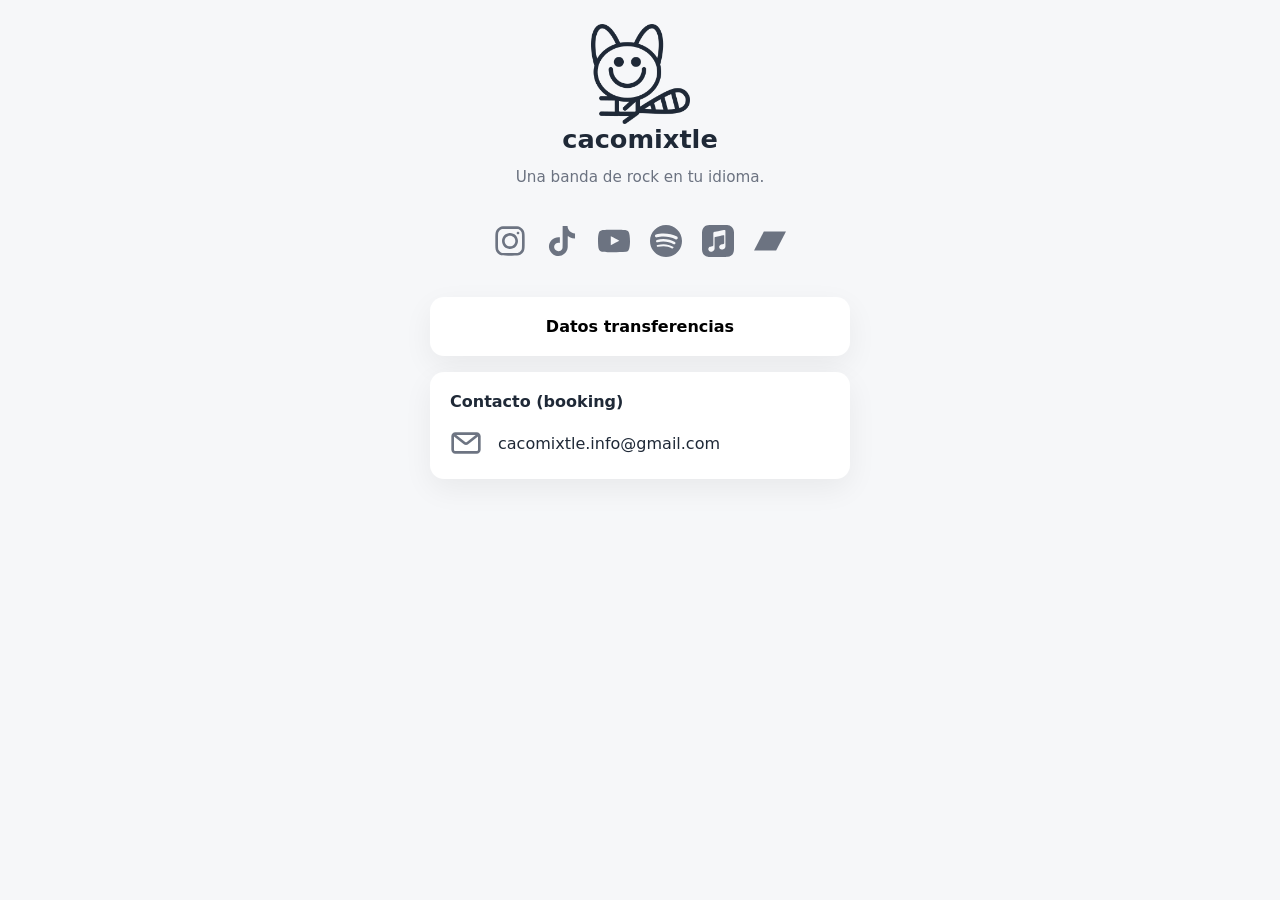
==== index.html @ ca360dff "Primera versión de la página" ====
<!DOCTYPE html>
<html lang="es">
<head>
  <meta charset="UTF-8" />
  <meta name="viewport" content="width=device-width, initial-scale=1" />
  <title>cacomixtle</title>
  <link rel="stylesheet" href="./style.css">

</head>

<body>
  <main>
    <header>
        <a href="">
            <div class="logo"></div>
            <h1>cacomixtle</h1>
        </a>
        <p>Una banda de rock en tu idioma.</p>
        
        <div class="social">
            <ul class="social-links">
                <li>
                    <a href="https://www.instagram.com/_cacomixtle_/" target="_blank" aria-label="Instagram">
                        <img src="./assets/instagram.svg" alt="Instagram">
                    </a>
                </li>
                <li>
                    <a href="https://www.tiktok.com/@__cacomixtle__" target="_blank" aria-label="TikTok">
                        <img src="./assets/tiktok.svg" alt="Tiktok">
                    </a>
                </li>
                <li>
                    <a href="https://www.youtube.com/@cacomixtlemx" target="_blank" aria-label="Youtube">
                        <img src="./assets/youtube.svg" alt="Youtube">
                    </a>
                </li>
                <li>
                    <a href="https://open.spotify.com/artist/5BPV50KIHSSKCHuQwh30fP" target="_blank" aria-label="Spotify">
                        <img src="./assets/spotify.svg" alt="Spotify">
                    </a>
                </li>
                <li>
                    <a href="https://music.apple.com/us/artist/cacomixtle/1736271516" target="_blank" aria-label="Apple music">
                        <img src="./assets/apple-music.svg" alt="Apple music">
                    </a>
                </li>
                <li>
                    <a href="https://cacomixtle.bandcamp.com/" target="_blank" aria-label="Bandcamp">
                        <img src="./assets/bandcamp.svg" alt="Bandcamp">
                    </a>
                </li>
            </ul>
        </div>
    </header>

    <div class="sections-container">

        <button class="card-btn">
            Datos transferencias
        </button>

        <section class="card">
            <div class="card-title">
                Contacto (booking)
            </div>
            <div class="card-content">
                <div class="content-item">
                    <div class="mail-link">
                        <img src="./assets/mail.svg">
                    </div>
                    <div>
                        <a href="mailto:cacomixtle.info@gmail.com">cacomixtle.info@gmail.com</a>
                    </div>
                </div>
            </div>
        </section>
    </div>

  </main>
</body>
</html>
---- style.css ----
@import url('https://fonts.googleapis.com/css2?family=Google+Sans:ital,opsz,wght@0,17..18,400..700;1,17..18,400..700&family=Lacquer&display=swap');

:root {
      --bg: #f6f7f9;
      --card: #ffffff;
      --text: #1f2937;
      --muted: #6b7280;
      --accent: #2563eb;
      --success: #16a34a;
      --radius: 14px;
    }

    * {
      box-sizing: border-box;
    }

    body {
      margin: 0;
      font-family: "Google Sans", system-ui, -apple-system, BlinkMacSystemFont, "Segoe UI",
        Roboto, Oxygen, Ubuntu, Cantarell, sans-serif;
      background-color: var(--bg);
      color: var(--text);
      display: flex;
      justify-content: center;
      padding: 24px;
    }

    main {
      width: 100%;
      max-width: 420px;
    }

    header {
      text-align: center;
      margin-bottom: 24px;
      display: flex;
      flex-direction: column;
      gap: 8px;
    }

    header h1 {
      margin: 0;
      font-size: 1.6rem;
      font-weight: 600;
    }

    h2 {
        font-size: 1.2rem;
    }

    header p {
      margin-top: 6px;
      color: var(--muted);
      font-size: 0.95rem;
    }

    .card, .card-btn {
      background-color: var(--card);
      border-radius: var(--radius);
      padding: 20px;
      box-shadow: 0 10px 30px rgba(0, 0, 0, 0.06);
    }

    .field {
      display: flex;
      flex-direction: column;
      gap: 4px;
      padding: 12px 0;
      border-bottom: 1px solid #e5e7eb;
    }

    .field:last-child {
      border-bottom: none;
    }

    .label {
      font-size: 0.8rem;
      color: var(--muted);
      text-transform: uppercase;
      letter-spacing: 0.04em;
    }

    .value {
      display: inline-flex;
      align-items: center;
      justify-content: space-between;
      gap: 12px;
      font-size: 0.95rem;
      font-weight: 500;
    }

    .copy-btn {
      background: none;
      border: none;
      padding: 6px 10px;
      border-radius: 8px;
      cursor: pointer;
      font-size: 0.8rem;
      color: var(--accent);
      transition: background-color 0.2s ease, color 0.2s ease;
    }

    .copy-btn:hover {
      background-color: #eff6ff;
    }

    .copied {
      color: var(--success);
    }

    @media (max-width: 360px) {
      .value {
        font-size: 0.85rem;
      }
    }

    .logo{
        height: 100px;

        background-image: url("./assets/logo_min_web_02.png");
        background-repeat: no-repeat;
        background-size: contain;
        background-position: center;
    }

    .social-links{
        display: flex;
        gap: 20px;
        justify-content: center;
        list-style: none;
        padding: 0;
    }

    .social-links img,
    .mail-link img
     {
        width: 32px;
        height: 32px;
        display: block;

        filter: invert(46%) sepia(7%) saturate(666%) hue-rotate(182deg) brightness(96%) contrast(97%);
    }

    .social-links img:hover{
        filter: invert(14%) sepia(36%) saturate(519%) hue-rotate(175deg) brightness(91%) contrast(94%);
    }

    .content-item {
        display: flex;
        align-items: center;
        gap: 16px;
        margin-top: 16px;
    }

    a {
        color: var(--text);
        text-decoration: none;
    }

    .card-title {
        font-weight: 600;
    }

    .sections-container {
        display: flex;
        flex-direction: column;
        gap: 16px;
    }

    button {
        border: none;
        font-family: "Google Sans", system-ui, -apple-system, BlinkMacSystemFont, "Segoe UI",
        Roboto, Oxygen, Ubuntu, Cantarell, sans-serif;
        font-size: 1rem;
        font-weight: 600;

        cursor: pointer;
    }

    button:hover{
        background-color: var(--text);
        color: var(--card)
    }
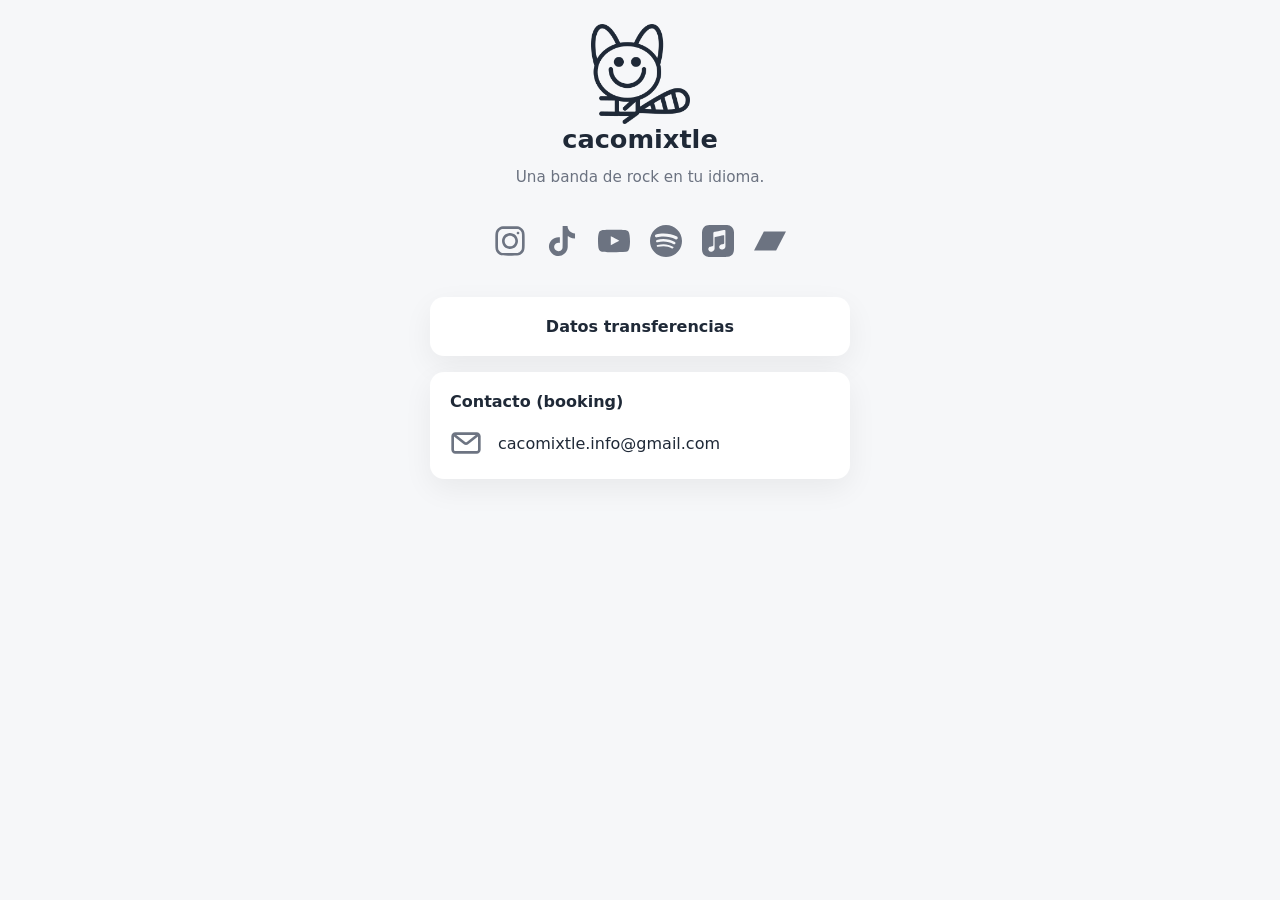
==== commit aeedadb8: "corrección de enlaces" ====
--- a/index.html
+++ b/index.html
@@ -11,7 +11,7 @@
 <body>
   <main>
     <header>
-        <a href="">
+        <a href="https://cacomixtle-band.github.io/">
             <div class="logo"></div>
             <h1>cacomixtle</h1>
         </a>
@@ -55,9 +55,9 @@
 
     <div class="sections-container">
 
-        <button class="card-btn">
-            Datos transferencias
-        </button>
+        <a class="card-btn" href="https://cacomixtle-band.github.io/info-transferencia.html">
+                Datos transferencias
+        </a>
 
         <section class="card">
             <div class="card-title">
--- a/style.css
+++ b/style.css
@@ -90,6 +90,7 @@
     }
 
     .copy-btn {
+      width: 70px;
       background: none;
       border: none;
       padding: 6px 10px;
@@ -106,6 +107,10 @@
 
     .copied {
       color: var(--success);
+    }
+
+    button.copied {
+        font-weight: 600;
     }
 
     @media (max-width: 360px) {
@@ -167,18 +172,15 @@
         gap: 16px;
     }
 
-    button {
-        border: none;
-        font-family: "Google Sans", system-ui, -apple-system, BlinkMacSystemFont, "Segoe UI",
-        Roboto, Oxygen, Ubuntu, Cantarell, sans-serif;
-        font-size: 1rem;
-        font-weight: 600;
-
-        cursor: pointer;
+    .card-btn {
+      font-weight: 600;
+      text-align: center;
+      cursor: pointer;
     }
 
-    button:hover{
+    .card-btn:hover{
         background-color: var(--text);
         color: var(--card)
     }
 
+
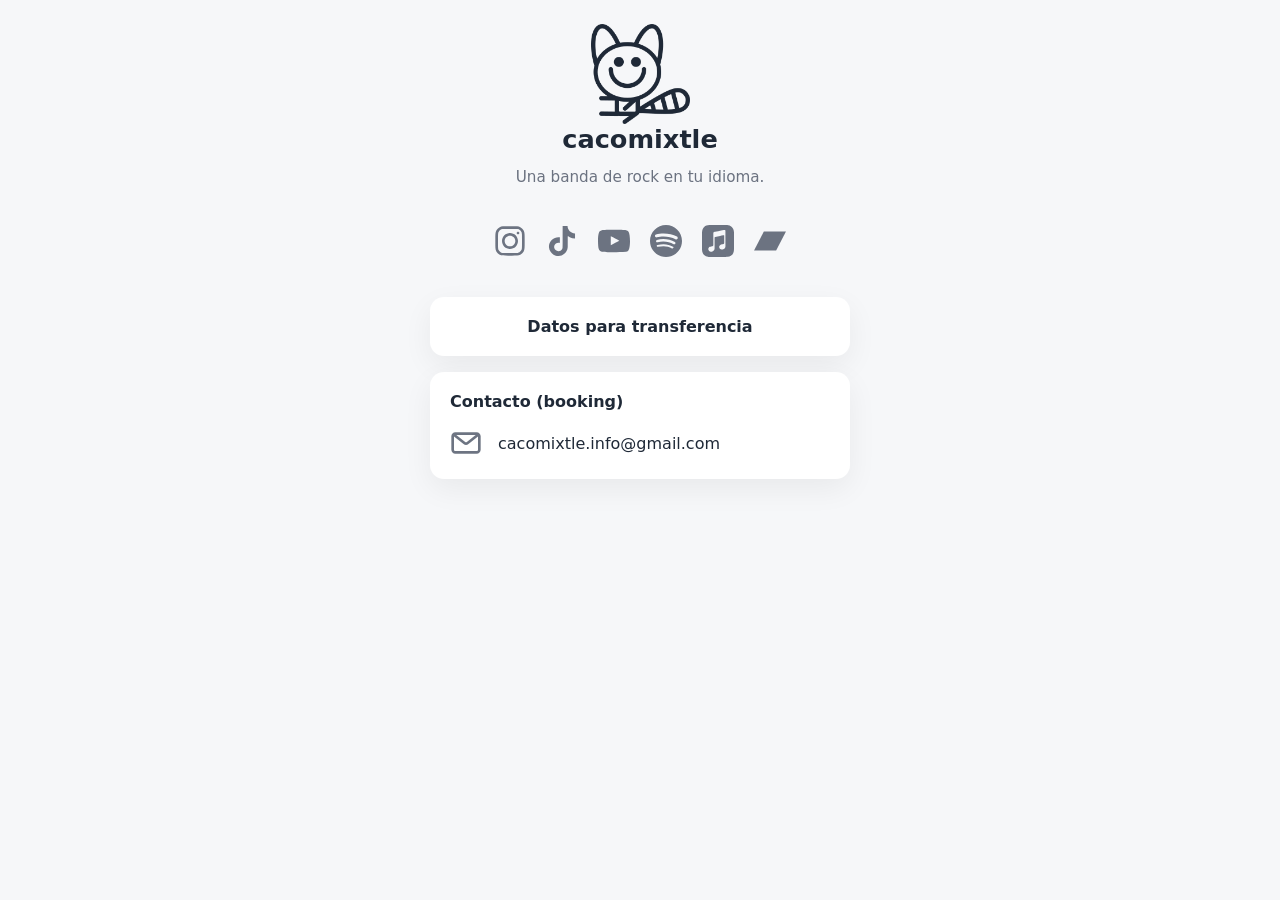
==== commit e9ce7a9f: "typo" ====
--- a/index.html
+++ b/index.html
@@ -11,7 +11,7 @@
 <body>
   <main>
     <header>
-        <a href="https://cacomixtle-band.github.io/">
+        <a href="https://cacomixtle-band.github.io/index">
             <div class="logo"></div>
             <h1>cacomixtle</h1>
         </a>
@@ -56,7 +56,7 @@
     <div class="sections-container">
 
         <a class="card-btn" href="https://cacomixtle-band.github.io/info-transferencia.html">
-                Datos transferencias
+                Datos para transferencia
         </a>
 
         <section class="card">
